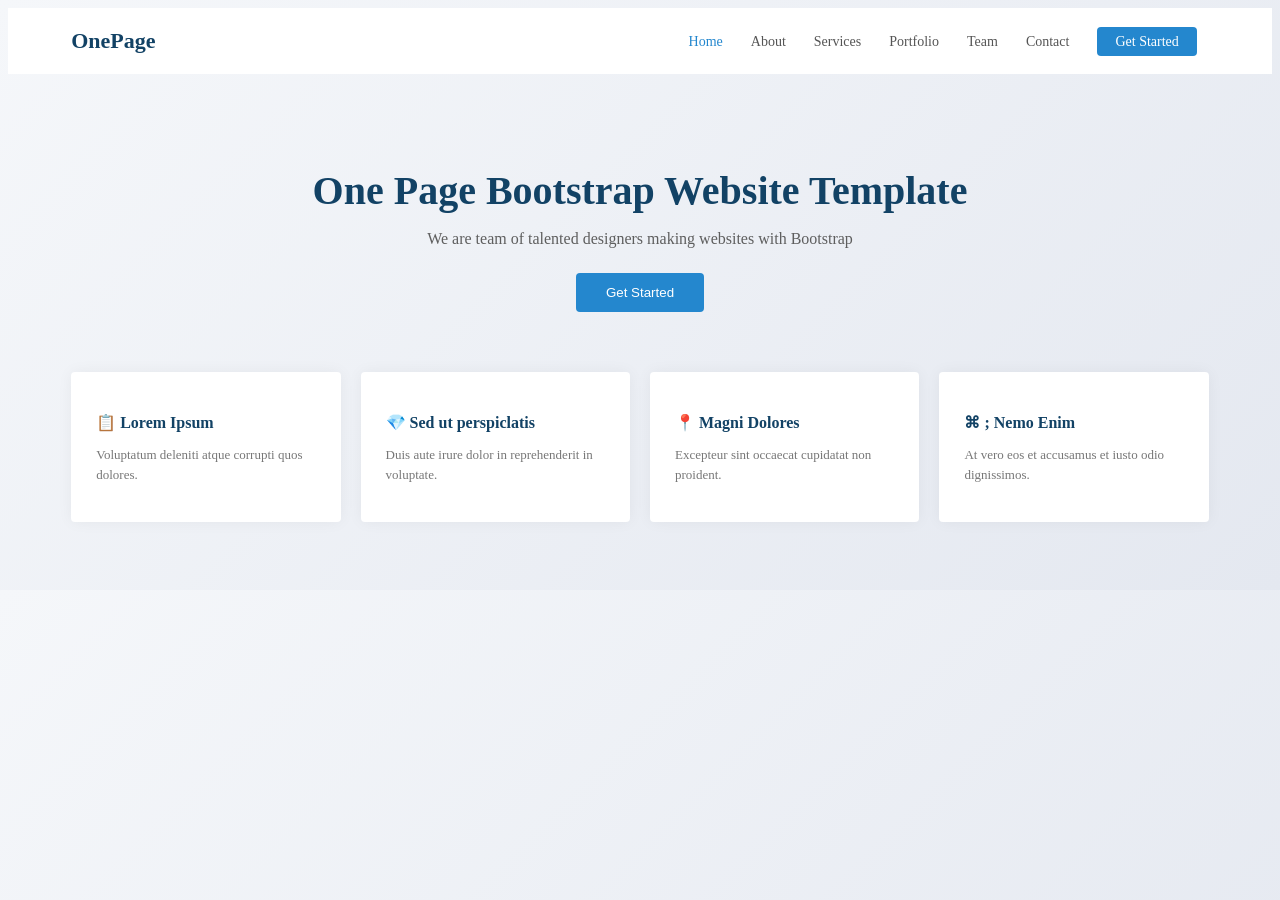
==== index.html @ 2b36c8a5 "Rename page3.html to index.html" ====
<!DOCTYPE html>
<html lang="en">
<head>
    <meta charset="UTF-8">
    <meta name="viewport" content="width=device-width, initial-scale=1.0">
    <title>OnePage Template</title>
    <link rel="stylesheet" href="stylep3.css">
</head>
<body class="p3-body">

    <header class="p3-header">
        <div class="p3-logo">OnePage</div>
        <nav class="p3-nav">
            <a href="#" class="p3-active">Home</a>
            <a href="#">About</a>
            <a href="#">Services</a>
            <a href="#">Portfolio</a>
            <a href="#">Team</a>
            <a href="#">Contact</a>
            <a href="#" class="p3-get-started">Get Started</a>
        </nav>
    </header>

    <section class="p3-hero">
        <div class="p3-hero-content">
            <h1>One Page Bootstrap Website Template</h1>
            <p>We are team of talented designers making websites with Bootstrap</p>
            <button class="p3-btn">Get Started</button>
        </div>

        <div class="p3-grid">
            <div class="p3-card"><h3>📋 Lorem Ipsum</h3><p>Voluptatum deleniti atque corrupti quos dolores.</p></div>
            <div class="p3-card"><h3>💎 Sed ut perspiclatis</h3><p>Duis aute irure dolor in reprehenderit in voluptate.</p></div>
            <div class="p3-card"><h3>📍 Magni Dolores</h3><p>Excepteur sint occaecat cupidatat non proident.</p></div>
            <div class="p3-card"><h3>&#8984 ; Nemo Enim</h3><p>At vero eos et accusamus et iusto odio dignissimos.</p></div>
        </div>
    </section>
</body>
</html>
---- stylep3.css ----
.p3-body { background: linear-gradient(135deg, #f5f7fa 0%, #e4e8f0 100%); color: #2c3e50; }
.p3-header { display: flex; justify-content: space-between; align-items: center; padding: 20px 5%; background: #fff; }
.p3-logo { font-size: 22px; font-weight: bold; color: #124265; }
.p3-nav a { text-decoration: none; color: #555; margin: 0 12px; font-size: 14px; }
.p3-nav a.p3-active { color: #2487ce; }
.p3-get-started { background: #2487ce; color: white !important; padding: 7px 18px; border-radius: 4px; }
.p3-hero { text-align: center; padding: 60px 5%; }
.p3-hero-content h1 { font-size: 40px; color: #124265; margin-bottom: 15px; }
.p3-hero-content p { font-size: 16px; color: #5e5e5e; margin-bottom: 25px; }
.p3-btn { background: #2487ce; color: white; border: none; padding: 12px 30px; border-radius: 4px; cursor: pointer; }
.p3-grid { display: grid; grid-template-columns: repeat(auto-fit, minmax(200px, 1fr)); gap: 20px; margin-top: 60px; }
.p3-card { background: white; padding: 25px; border-radius: 4px; box-shadow: 0 0 15px rgba(0,0,0,0.05); text-align: left; }
.p3-card h3 { font-size: 16px; color: #124265; margin-bottom: 10px; }
.p3-card p { font-size: 13px; color: #777; line-height: 1.5; }
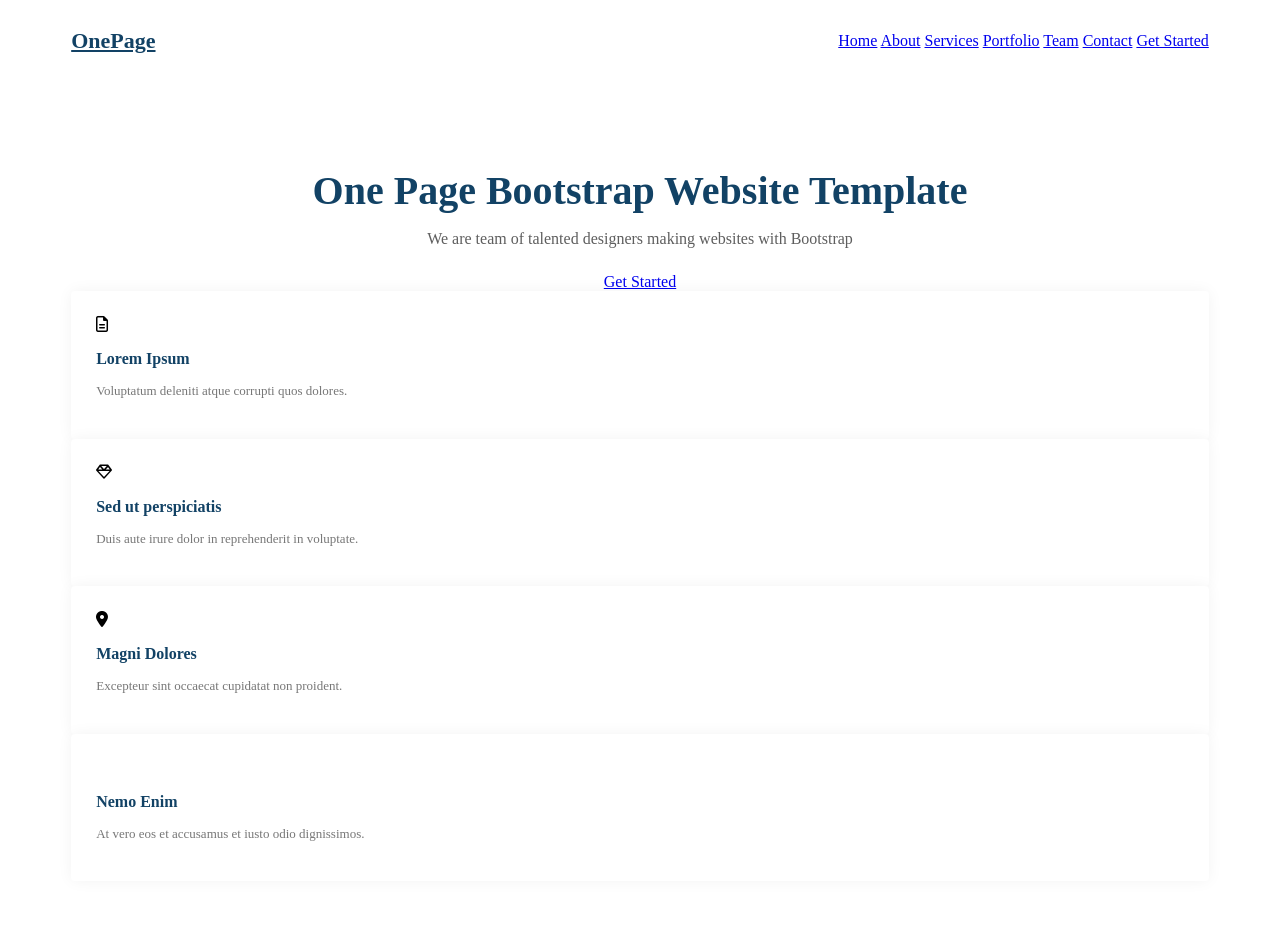
==== commit ebe726bc: "Update index.html" ====
--- a/index.html
+++ b/index.html
@@ -4,20 +4,22 @@
     <meta charset="UTF-8">
     <meta name="viewport" content="width=device-width, initial-scale=1.0">
     <title>OnePage Template</title>
+    <link rel="stylesheet" href="https://cdnjs.cloudflare.com/ajax/libs/font-awesome/6.4.0/css/all.min.css">
     <link rel="stylesheet" href="stylep3.css">
 </head>
-<body class="p3-body">
+<body>
 
     <header class="p3-header">
-        <div class="p3-logo">OnePage</div>
-        <nav class="p3-nav">
-            <a href="#" class="p3-active">Home</a>
+        <a href="#" class="p3-logo">OnePage</a>
+        
+        <nav class="p3-navbar">
+            <a href="#" class="active">Home</a>
             <a href="#">About</a>
             <a href="#">Services</a>
             <a href="#">Portfolio</a>
             <a href="#">Team</a>
             <a href="#">Contact</a>
-            <a href="#" class="p3-get-started">Get Started</a>
+            <a href="#" class="p3-nav-btn">Get Started</a>
         </nav>
     </header>
 
@@ -25,15 +27,37 @@
         <div class="p3-hero-content">
             <h1>One Page Bootstrap Website Template</h1>
             <p>We are team of talented designers making websites with Bootstrap</p>
-            <button class="p3-btn">Get Started</button>
+            <a href="#" class="p3-hero-btn">Get Started</a>
         </div>
 
-        <div class="p3-grid">
-            <div class="p3-card"><h3>📋 Lorem Ipsum</h3><p>Voluptatum deleniti atque corrupti quos dolores.</p></div>
-            <div class="p3-card"><h3>💎 Sed ut perspiclatis</h3><p>Duis aute irure dolor in reprehenderit in voluptate.</p></div>
-            <div class="p3-card"><h3>📍 Magni Dolores</h3><p>Excepteur sint occaecat cupidatat non proident.</p></div>
-            <div class="p3-card"><h3>&#8984 ; Nemo Enim</h3><p>At vero eos et accusamus et iusto odio dignissimos.</p></div>
+        <div class="p3-cards-container">
+            
+            <div class="p3-card">
+                <div class="p3-card-icon"><i class="far fa-file-alt"></i></div>
+                <h3>Lorem Ipsum</h3>
+                <p>Voluptatum deleniti atque corrupti quos dolores.</p>
+            </div>
+
+            <div class="p3-card">
+                <div class="p3-card-icon"><i class="far fa-gem"></i></div>
+                <h3>Sed ut perspiciatis</h3>
+                <p>Duis aute irure dolor in reprehenderit in voluptate.</p>
+            </div>
+
+            <div class="p3-card">
+                <div class="p3-card-icon"><i class="fas fa-map-marker-alt"></i></div>
+                <h3>Magni Dolores</h3>
+                <p>Excepteur sint occaecat cupidatat non proident.</p>
+            </div>
+
+            <div class="p3-card">
+                <div class="p3-card-icon"><i class="fas fa-command"></i></div>
+                <h3>Nemo Enim</h3>
+                <p>At vero eos et accusamus et iusto odio dignissimos.</p>
+            </div>
+
         </div>
     </section>
+
 </body>
 </html>
